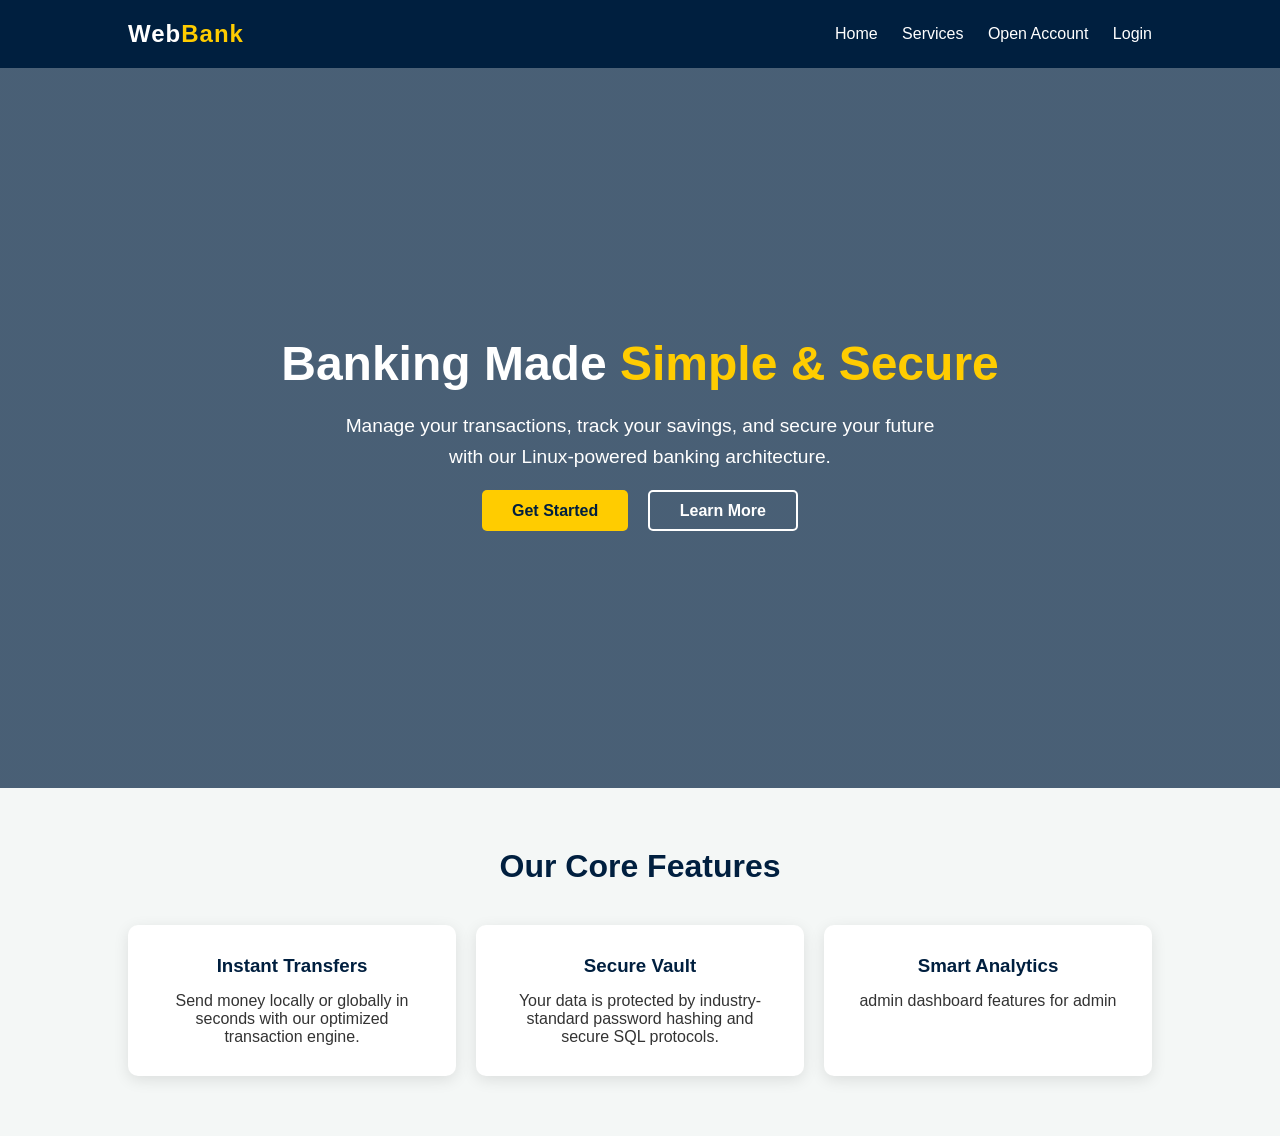
==== index.html @ 08add1f3 "Initial commit" ====
<!DOCTYPE html>
<html lang="en">
<head>
  
    <title>Web Online Banking</title>
    <link rel="stylesheet" href="home.css">
</head>
<body>

    <nav class="navbar">
        <div class="logo">Web<span>Bank</span></div>
        <div class="nav-links">
            <a href="#">Home</a>
            <a href="#">Services</a>
            <a href="createacc.html" class="btn-signup">Open Account</a>
            <a href="signup.html" class="btn-login">Login</a>
        </div>
    </nav>

    <header class="hero">
        <div class="hero-content">
            <h1>Banking Made <span>Simple & Secure</span></h1>
            <p>Manage your transactions, track your savings, and secure your future with our Linux-powered banking architecture.</p>
            <div class="hero-btns">
                <a href="createacc.html" class="main-btn">Get Started</a>
                <a href="#" class="secondary-btn">Learn More</a>
            </div>
        </div>
    </header>

    <section class="services">
        <h2>Our Core Features</h2>
        <div class="service-grid">
            <div class="service-card">
                <h3>Instant Transfers</h3>
                <p>Send money locally or globally in seconds with our optimized transaction engine.</p>
            </div>
            <div class="service-card">
                <h3>Secure Vault</h3>
                <p>Your data is protected by industry-standard password hashing and secure SQL protocols.</p>
            </div>
            <div class="service-card">
                <h3>Smart Analytics</h3>
                <p>  admin dashboard features for admin</p>
            </div>
        </div>
    </section>

</body>
</html>
---- home.css ----
*{
    margin: 0;
    padding: 0;
    box-sizing: border-box;
    font-family: 'Segoe UI', Tahoma, Geneva, Verdana, sans-serif;
}

body{
    background-color: #f4f7f6;
    color: #333;
}


.navbar{
    display: flex;
    justify-content: space-between;
    align-items: center;
    padding: 20px 10%;
    background: #001f3f;
    color: white;
}

.logo{
    font-size: 24px;
    font-weight: bold;
    letter-spacing: 1px;
}

.logo span{
    color: #ffcc00;
}
.nav-links a {
    color: white;
    text-decoration: none;
    margin-left: 20px;
    font-weight: 500;
    transition: 0.3s;
}

.nav-links a:hover {
    color: #ffcc00;
}


.hero {
    height: 80vh;
    background: linear-gradient(rgba(0, 31, 63, 0.7), rgba(0, 31, 63, 0.7)), 
                url('assets/pixel-art-background-py9lp3op06u3y3bt.jpg'); 
    background-size: cover;
    background-position: center;
    display: flex;
    align-items: center;
    justify-content: center;
    text-align: center;
    color: white;
}

.hero-content h1{
    font-size: 3rem;
    margin-bottom: 20px;
}

.hero-content h1 span {
    color: #ffcc00;
}

.hero-content p{
    font-size: 1.2rem;
    max-width: 600px;
    margin: 0 auto 30px;
    line-height: 1.6;
}


.main-btn{
    background: #ffcc00;
    color: #001f3f;
    padding: 12px 30px;
    text-decoration: none;
    border-radius: 5px;
    font-weight: bold;
    margin-right: 15px;
}

.secondary-btn{
    border: 2px solid white;
    color: white;
    padding: 10px 30px;
    text-decoration: none;
    border-radius: 5px;
    font-weight: bold;
}


.services {
    padding: 60px 10%;
    text-align: center;
}

.services h2 {
    margin-bottom: 40px;
    font-size: 2rem;
    color: #001f3f;
}

.service-grid{
    display: flex;
    gap: 20px;
    justify-content: space-between;
}

.service-card{
    background: white;
    padding: 30px;
    border-radius: 10px;
    box-shadow: 0 4px 15px rgba(0,0,0,0.1);
    flex: 1;
    transition: transform 0.3s;
}

.service-card:hover{
    transform: translateY(-10px);
}

.service-card h3{
    margin-bottom: 15px;
    color: #001f3f;
}
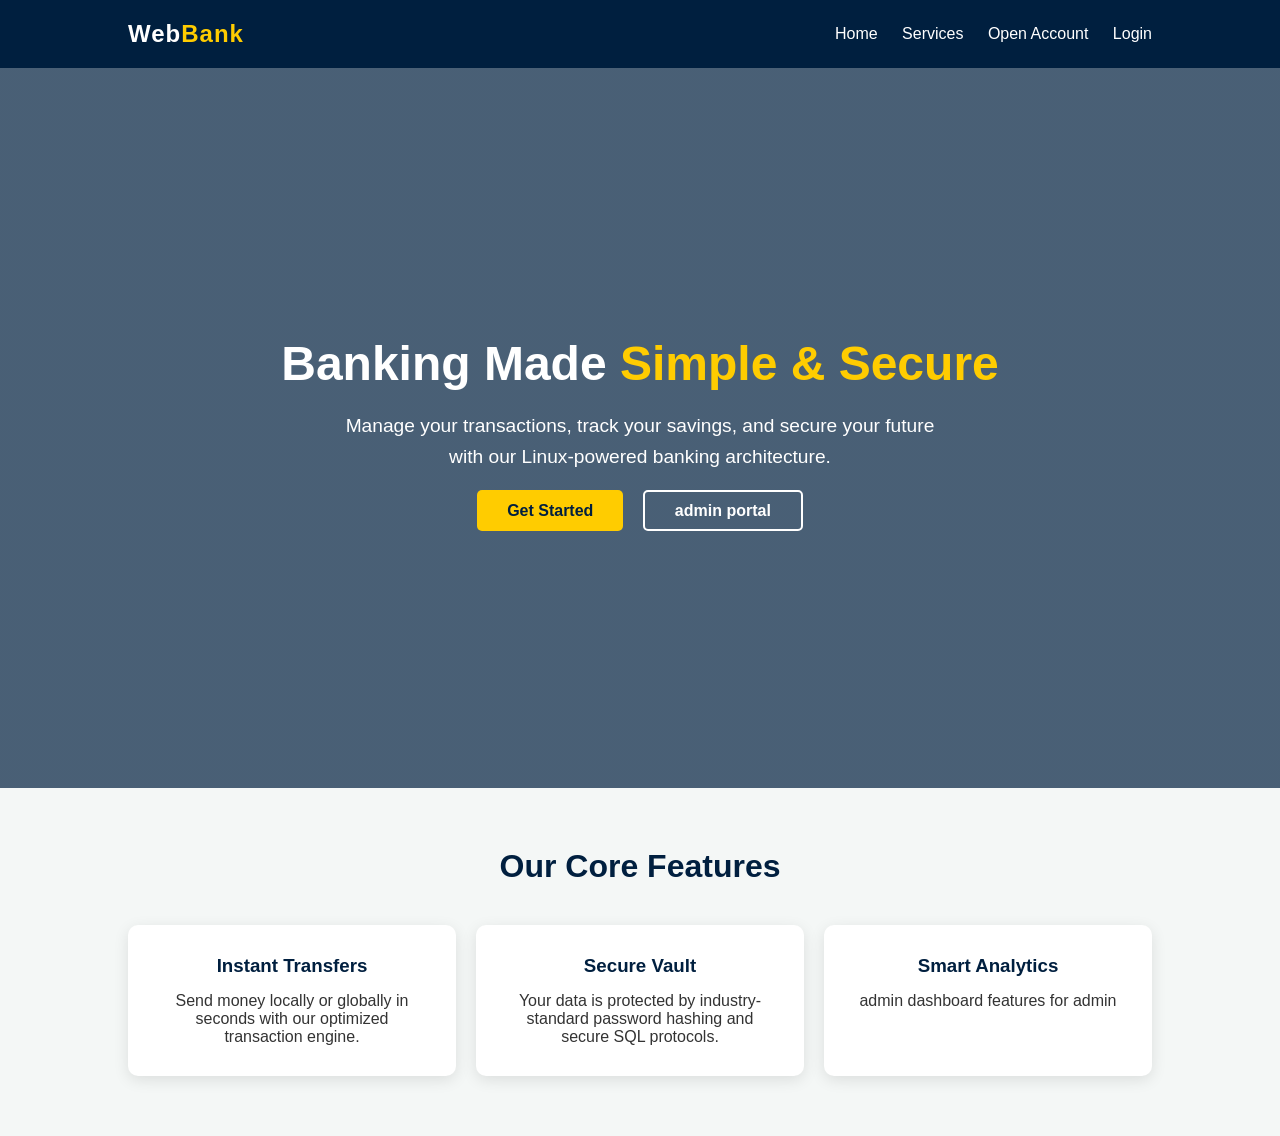
==== commit 34f64760: "all backend files ( excluding dbms )" ====
--- a/index.html
+++ b/index.html
@@ -13,7 +13,7 @@
             <a href="#">Home</a>
             <a href="#">Services</a>
             <a href="createacc.html" class="btn-signup">Open Account</a>
-            <a href="signup.html" class="btn-login">Login</a>
+            <a href="login.html" class="btn-login">Login</a>
         </div>
     </nav>
 
@@ -23,7 +23,7 @@
             <p>Manage your transactions, track your savings, and secure your future with our Linux-powered banking architecture.</p>
             <div class="hero-btns">
                 <a href="createacc.html" class="main-btn">Get Started</a>
-                <a href="#" class="secondary-btn">Learn More</a>
+                <a href="admin_login.php" class="secondary-btn">admin portal</a>
             </div>
         </div>
     </header>
